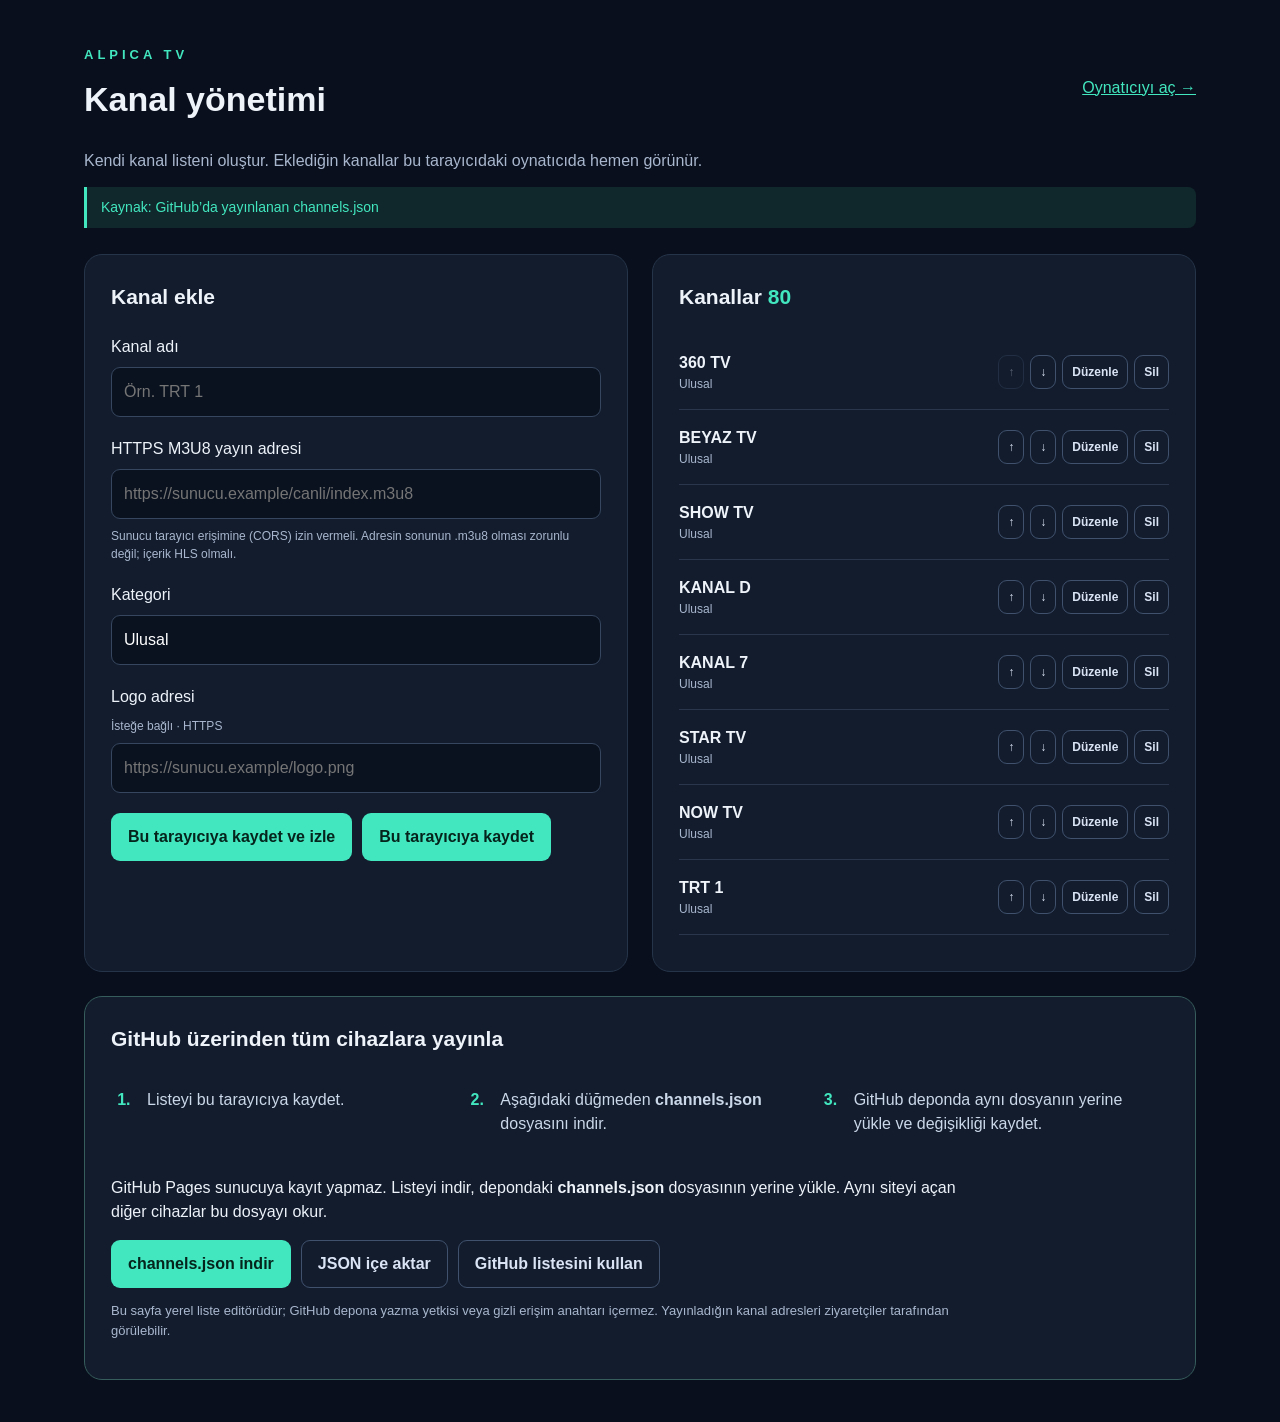
==== admin.html @ 497af5df "Add files via upload" ====
<!doctype html>
<html lang="tr">
<head><meta charset="utf-8"><meta name="viewport" content="width=device-width,initial-scale=1"><title>Alpica TV · Kanal yönetimi</title><link rel="stylesheet" href="admin.css?v=3"><script src="channel-store.js?v=2" defer></script><script src="admin.js?v=3" defer></script></head>
<body><main>
<header><div><span class="eyebrow">ALPICA TV</span><h1>Kanal yönetimi</h1></div><a href="index.html">Oynatıcıyı aç →</a></header>
<p class="intro">Kendi kanal listeni oluştur. Eklediğin kanallar bu tarayıcıdaki oynatıcıda hemen görünür.</p>
<p id="source"></p>
<div class="layout"><section class="panel"><h2 id="formTitle">Kanal ekle</h2>
<form id="form"><label>Kanal adı<input id="name" required maxlength="150" placeholder="Örn. TRT 1"></label>
<label>HTTPS M3U8 yayın adresi<input id="url" type="url" required placeholder="https://sunucu.example/canli/index.m3u8"><small>Sunucu tarayıcı erişimine (CORS) izin vermeli. Adresin sonunun .m3u8 olması zorunlu değil; içerik HLS olmalı.</small></label>
<label>Kategori<input id="group" required maxlength="100" value="Ulusal" list="groupNames"><datalist id="groupNames"></datalist></label>
<label>Logo adresi <small>İsteğe bağlı · HTTPS</small><input id="logo" type="url" placeholder="https://sunucu.example/logo.png"></label>
<div class="actions"><button type="submit" id="saveWatch">Bu tarayıcıya kaydet ve izle</button><button type="submit" id="submit">Bu tarayıcıya kaydet</button><button type="button" id="cancel" class="secondary" hidden>Vazgeç</button></div></form></section>
<section class="panel"><div class="list-heading"><h2>Kanallar <span id="count">0</span></h2></div><div id="list"></div></section></div>
<section class="panel publish"><h2>GitHub üzerinden tüm cihazlara yayınla</h2><ol class="publish-steps"><li>Listeyi bu tarayıcıya kaydet.</li><li>Aşağıdaki düğmeden <strong>channels.json</strong> dosyasını indir.</li><li>GitHub deponda aynı dosyanın yerine yükle ve değişikliği kaydet.</li></ol><p>GitHub Pages sunucuya kayıt yapmaz. Listeyi indir, depondaki <strong>channels.json</strong> dosyasının yerine yükle. Aynı siteyi açan diğer cihazlar bu dosyayı okur.</p><div class="actions"><button id="download">channels.json indir</button><label class="file-button">JSON içe aktar<input id="import" type="file" accept="application/json,.json"></label><button id="reset" class="secondary">GitHub listesini kullan</button></div><p class="muted">Bu sayfa yerel liste editörüdür; GitHub depona yazma yetkisi veya gizli erişim anahtarı içermez. Yayınladığın kanal adresleri ziyaretçiler tarafından görülebilir.</p></section>
<p id="message" role="status" aria-live="polite"></p>
</main></body></html>
---- admin.css ----
*{box-sizing:border-box}body{margin:0;background:#090f1c;color:#eef3fa;font:16px/1.5 Arial,sans-serif}main{max-width:1160px;margin:0 auto;padding:42px 24px}header{display:flex;align-items:center;justify-content:space-between;gap:20px}.eyebrow{color:#42e6bf;letter-spacing:4px;font-size:13px;font-weight:bold}h1{font-size:34px;margin:8px 0}h2{font-size:21px;margin:0 0 22px}a{color:#42e6bf}.intro,.muted,small{color:#a9b7ce}.intro{margin-bottom:12px}#source{color:#42e6bf;font-size:14px}.layout{display:grid;grid-template-columns:1fr 1fr;gap:24px;margin-top:26px}.panel{background:#121c2d;border:1px solid #263449;border-radius:18px;padding:26px}form,label{display:grid;gap:8px}form{gap:20px}input{width:100%;border:1px solid #36465e;background:#0a1220;color:#fff;border-radius:9px;padding:12px;font:inherit}small{font-size:12px;font-weight:normal}input:focus{outline:2px solid #42e6bf}button,.file-button{font:inherit;padding:11px 16px;border:1px solid transparent;border-radius:9px;cursor:pointer;background:#42e6bf;color:#05241c;font-weight:bold}.secondary,.file-button{background:transparent;color:#dae4f5;border-color:#40516d}.actions{display:flex;flex-wrap:wrap;gap:10px}.file-button input{display:none}.row{padding:16px 0;border-bottom:1px solid #29364b;display:flex;gap:14px;align-items:center}.row img{width:48px;height:40px;object-fit:contain}.details{flex:1;min-width:0}.details strong,.details small{display:block;overflow-wrap:anywhere}.row .actions{gap:6px}.row button{font-size:12px;padding:7px 9px}#count{color:#42e6bf}#list{max-height:610px;overflow:auto}.publish{margin-top:24px}.publish p{max-width:850px}.muted{font-size:13px}#message{position:sticky;bottom:16px;background:#1d3543;border-radius:10px;padding:14px 18px}#message:empty{display:none}button:focus-visible,a:focus-visible,.file-button:focus-within{outline:3px solid #fff}[hidden]{display:none!important}@media(max-width:800px){.layout{grid-template-columns:1fr}header{align-items:flex-start}h1{font-size:27px}.row{flex-wrap:wrap}main{padding:24px 16px}.panel{padding:20px}}

.publish-steps{display:grid;grid-template-columns:repeat(3,1fr);gap:26px;padding-left:24px;margin:22px 0 28px}.publish-steps li{padding:12px;color:#cbd8e9}.publish-steps li::marker{color:#42e6bf;font-weight:bold}.publish{border-color:#365c5c}#source{border-left:3px solid #42e6bf;padding:10px 14px;background:#10282b;border-radius:0 8px 8px 0}.file-button{display:inline-flex;align-items:center}button:disabled{opacity:.35;cursor:default}@media(max-width:800px){.publish-steps{grid-template-columns:1fr;gap:2px}}
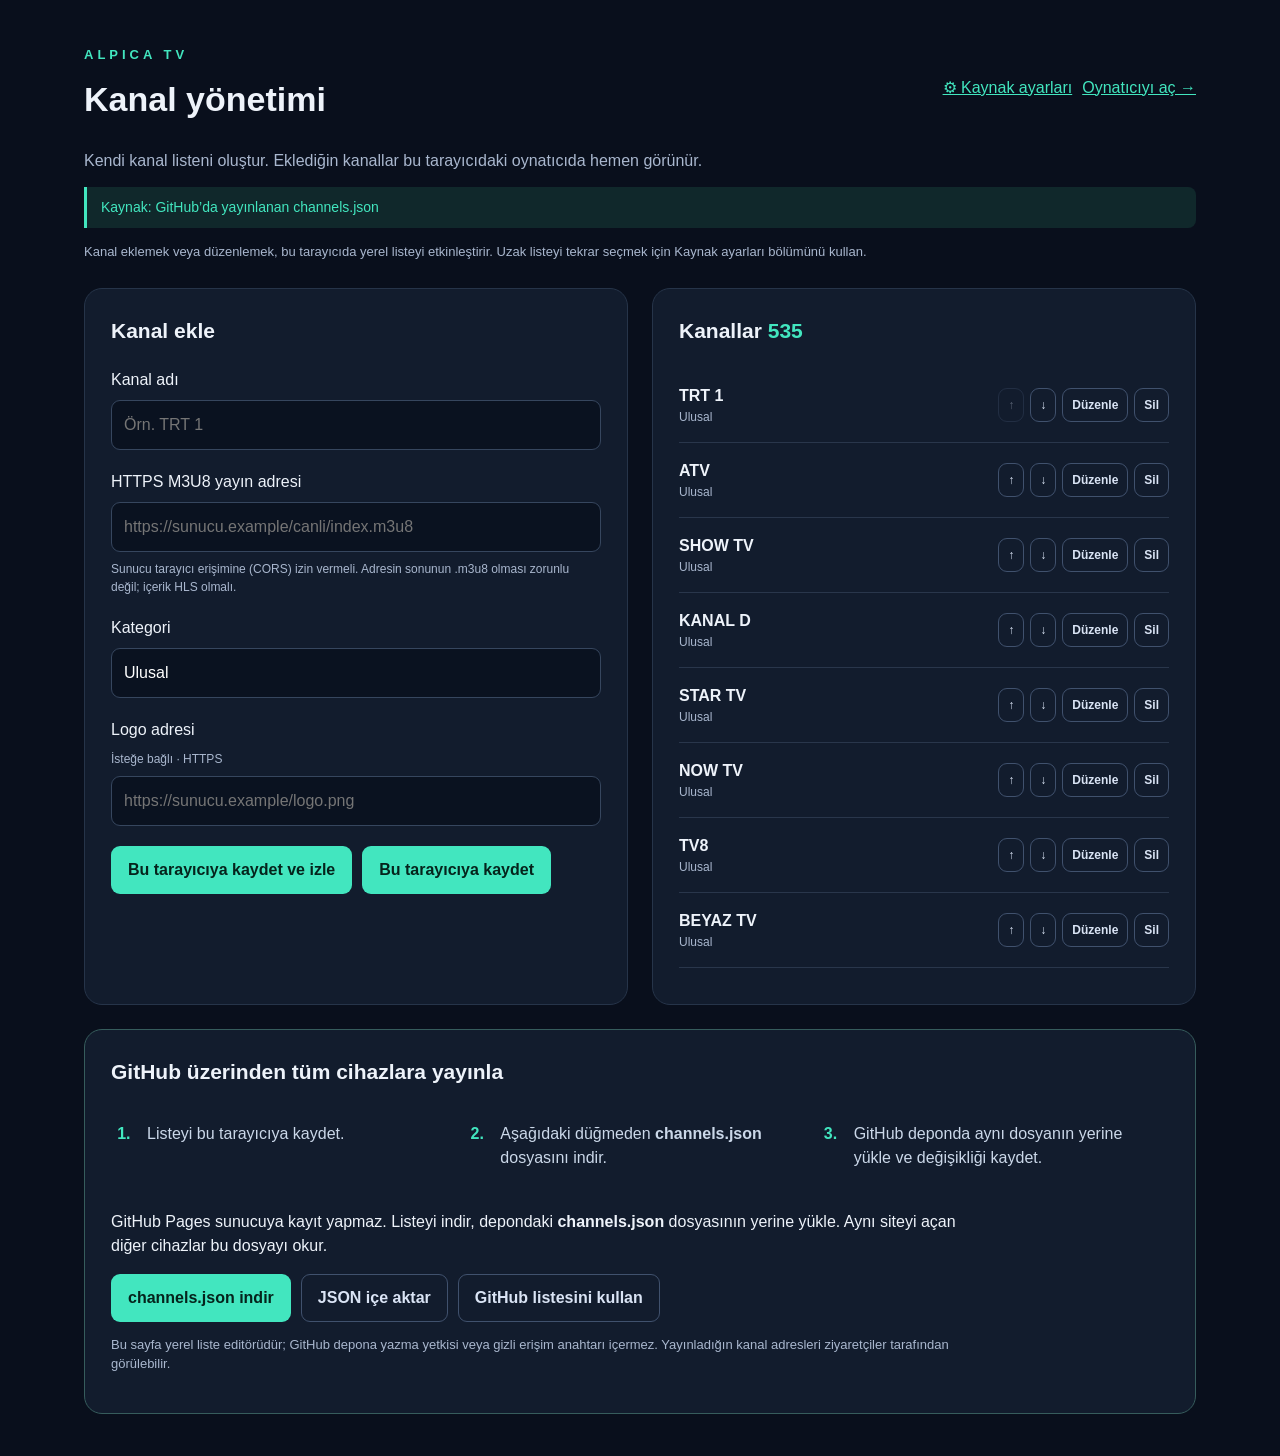
==== commit cd0816b7: "Add validated M3U and JSON source URL settings for web player" ====
--- a/admin.html
+++ b/admin.html
@@ -1,10 +1,10 @@
 <!doctype html>
 <html lang="tr">
-<head><meta charset="utf-8"><meta name="viewport" content="width=device-width,initial-scale=1"><title>Alpica TV · Kanal yönetimi</title><link rel="stylesheet" href="admin.css?v=3"><script src="channel-store.js?v=2" defer></script><script src="admin.js?v=3" defer></script></head>
+<head><meta charset="utf-8"><meta name="viewport" content="width=device-width,initial-scale=1"><title>Alpica TV · Kanal yönetimi</title><link rel="stylesheet" href="admin.css?v=20261102"><script src="channel-store.js?v=20261102" defer></script><script src="admin.js?v=20261102" defer></script></head>
 <body><main>
-<header><div><span class="eyebrow">ALPICA TV</span><h1>Kanal yönetimi</h1></div><a href="index.html">Oynatıcıyı aç →</a></header>
+<header><div><span class="eyebrow">ALPICA TV</span><h1>Kanal yönetimi</h1></div><div class="actions"><a href="settings.html">⚙ Kaynak ayarları</a><a href="index.html">Oynatıcıyı aç →</a></div></header>
 <p class="intro">Kendi kanal listeni oluştur. Eklediğin kanallar bu tarayıcıdaki oynatıcıda hemen görünür.</p>
-<p id="source"></p>
+<p id="source"></p><p class="muted">Kanal eklemek veya düzenlemek, bu tarayıcıda yerel listeyi etkinleştirir. Uzak listeyi tekrar seçmek için Kaynak ayarları bölümünü kullan.</p>
 <div class="layout"><section class="panel"><h2 id="formTitle">Kanal ekle</h2>
 <form id="form"><label>Kanal adı<input id="name" required maxlength="150" placeholder="Örn. TRT 1"></label>
 <label>HTTPS M3U8 yayın adresi<input id="url" type="url" required placeholder="https://sunucu.example/canli/index.m3u8"><small>Sunucu tarayıcı erişimine (CORS) izin vermeli. Adresin sonunun .m3u8 olması zorunlu değil; içerik HLS olmalı.</small></label>
--- a/admin.css
+++ b/admin.css
@@ -1,3 +1,5 @@
 *{box-sizing:border-box}body{margin:0;background:#090f1c;color:#eef3fa;font:16px/1.5 Arial,sans-serif}main{max-width:1160px;margin:0 auto;padding:42px 24px}header{display:flex;align-items:center;justify-content:space-between;gap:20px}.eyebrow{color:#42e6bf;letter-spacing:4px;font-size:13px;font-weight:bold}h1{font-size:34px;margin:8px 0}h2{font-size:21px;margin:0 0 22px}a{color:#42e6bf}.intro,.muted,small{color:#a9b7ce}.intro{margin-bottom:12px}#source{color:#42e6bf;font-size:14px}.layout{display:grid;grid-template-columns:1fr 1fr;gap:24px;margin-top:26px}.panel{background:#121c2d;border:1px solid #263449;border-radius:18px;padding:26px}form,label{display:grid;gap:8px}form{gap:20px}input{width:100%;border:1px solid #36465e;background:#0a1220;color:#fff;border-radius:9px;padding:12px;font:inherit}small{font-size:12px;font-weight:normal}input:focus{outline:2px solid #42e6bf}button,.file-button{font:inherit;padding:11px 16px;border:1px solid transparent;border-radius:9px;cursor:pointer;background:#42e6bf;color:#05241c;font-weight:bold}.secondary,.file-button{background:transparent;color:#dae4f5;border-color:#40516d}.actions{display:flex;flex-wrap:wrap;gap:10px}.file-button input{display:none}.row{padding:16px 0;border-bottom:1px solid #29364b;display:flex;gap:14px;align-items:center}.row img{width:48px;height:40px;object-fit:contain}.details{flex:1;min-width:0}.details strong,.details small{display:block;overflow-wrap:anywhere}.row .actions{gap:6px}.row button{font-size:12px;padding:7px 9px}#count{color:#42e6bf}#list{max-height:610px;overflow:auto}.publish{margin-top:24px}.publish p{max-width:850px}.muted{font-size:13px}#message{position:sticky;bottom:16px;background:#1d3543;border-radius:10px;padding:14px 18px}#message:empty{display:none}button:focus-visible,a:focus-visible,.file-button:focus-within{outline:3px solid #fff}[hidden]{display:none!important}@media(max-width:800px){.layout{grid-template-columns:1fr}header{align-items:flex-start}h1{font-size:27px}.row{flex-wrap:wrap}main{padding:24px 16px}.panel{padding:20px}}
 
 .publish-steps{display:grid;grid-template-columns:repeat(3,1fr);gap:26px;padding-left:24px;margin:22px 0 28px}.publish-steps li{padding:12px;color:#cbd8e9}.publish-steps li::marker{color:#42e6bf;font-weight:bold}.publish{border-color:#365c5c}#source{border-left:3px solid #42e6bf;padding:10px 14px;background:#10282b;border-radius:0 8px 8px 0}.file-button{display:inline-flex;align-items:center}button:disabled{opacity:.35;cursor:default}@media(max-width:800px){.publish-steps{grid-template-columns:1fr;gap:2px}}
+
+.settings-panel{margin-top:24px}.source-summary{padding:12px 14px;background:#10282b;border-left:3px solid #42e6bf;border-radius:0 8px 8px 0;color:#cbece5}.settings-tools{margin-top:22px}#sourceForm{gap:12px}#sourceForm .actions{margin-top:8px}#sourceUrl{font-size:16px;overflow-wrap:anywhere}#sourceForm[aria-busy="true"]{opacity:.7}
